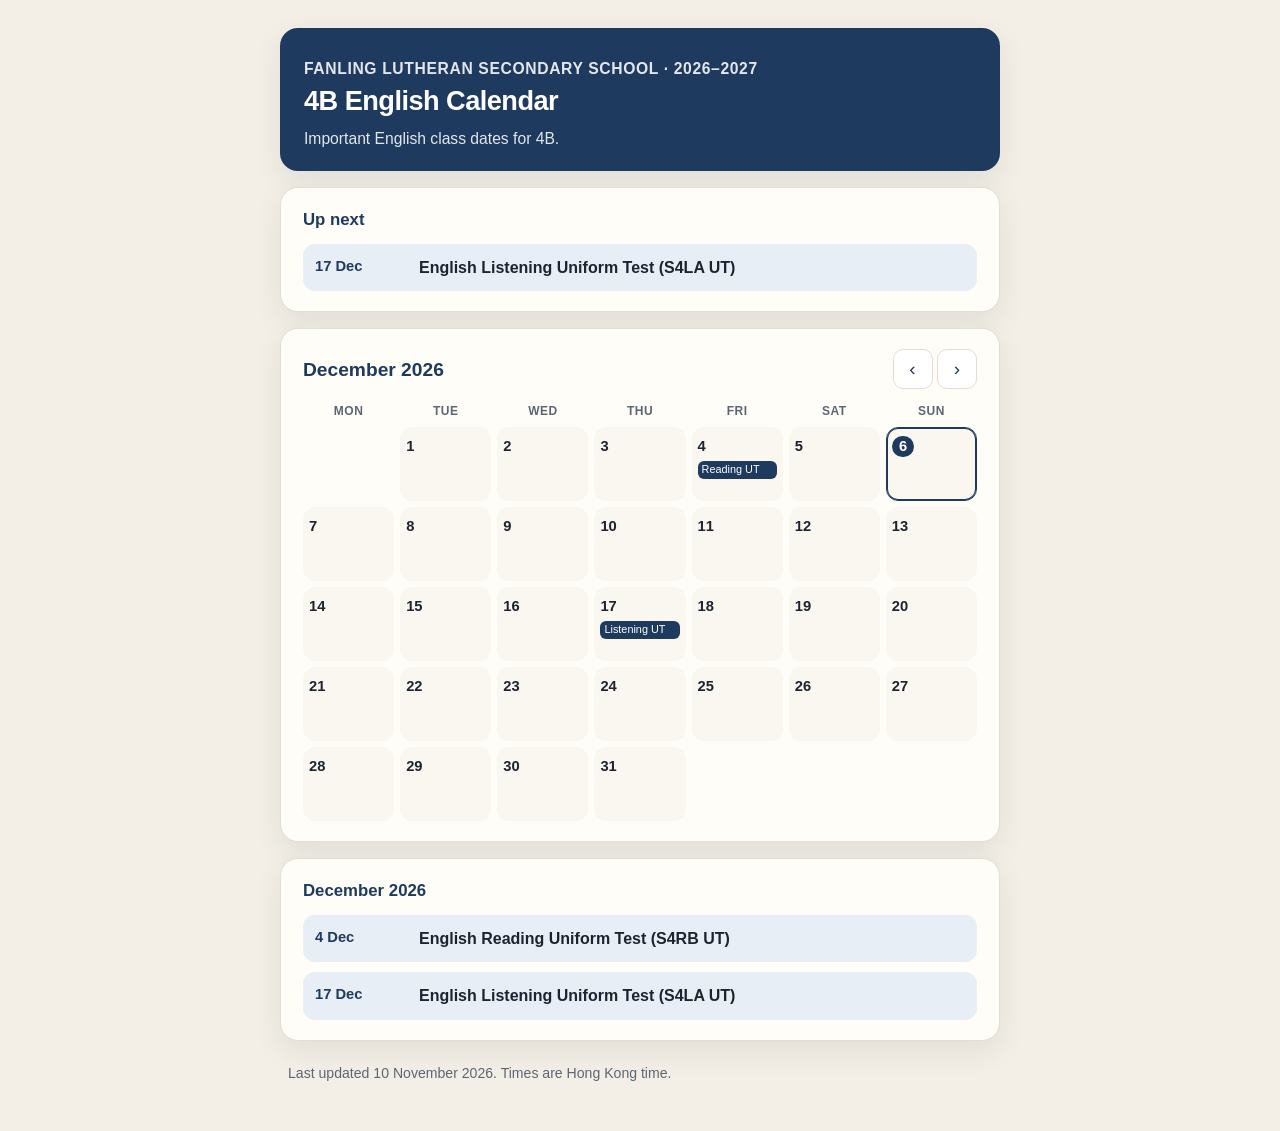
==== 4b/index.html @ 9d8feeb5 "Add 4B and 3E English class calendars for e-classroom Student-facing copies of ongoing class events." ====
<!DOCTYPE html>
<html lang="en">
<head>
  <meta charset="UTF-8">
  <meta name="viewport" content="width=device-width, initial-scale=1">
  <meta name="color-scheme" content="light">
  <title>4B English Calendar — Fanling Lutheran</title>
  <link rel="stylesheet" href="../assets/styles.css">
</head>
<body data-class="4B">
  <main class="wrap">
    <div id="app"></div>
  </main>
  <script>
    window.CALENDAR = {
      school: "Fanling Lutheran Secondary School",
      year: "2026–2027",
      className: "4B",
      events: [
        {"date": "2026-11-24", "title": "English Writing Uniform Test (S4WA UT)"},
        {"date": "2026-12-04", "title": "English Reading Uniform Test (S4RB UT)"},
        {"date": "2026-12-17", "title": "English Listening Uniform Test (S4LA UT)"}
      ]
    };
  </script>
  <script src="../assets/app.js"></script>
</body>
</html>
---- assets/styles.css ----
:root {
  --bg: #f3efe6;
  --paper: #fffdf8;
  --ink: #1c2430;
  --muted: #5c6673;
  --line: #e4ddd0;
  --brand: #1e3a5f;
  --brand-soft: #e8eef6;
  --accent: #a0671a;
  --today: #1e3a5f;
  --shadow: 0 10px 30px rgba(28, 36, 48, 0.08);
  --radius: 18px;
}

[data-class="3E"] {
  --brand: #0f4c5c;
  --brand-soft: #e4f1f3;
  --accent: #b45309;
  --today: #0f4c5c;
}

* { box-sizing: border-box; }

html, body {
  margin: 0;
  padding: 0;
  background: var(--bg);
  color: var(--ink);
  font-family: "Segoe UI", "PingFang HK", "Noto Sans CJK HK", "Noto Sans", sans-serif;
  line-height: 1.45;
}

body {
  min-height: 100vh;
}

.wrap {
  width: min(720px, calc(100% - 32px));
  margin: 0 auto;
  padding: 28px 0 48px;
}

.header {
  background: var(--brand);
  color: #fff;
  border-radius: var(--radius);
  padding: 22px 24px 20px;
  box-shadow: var(--shadow);
}

.kicker {
  margin: 0 0 6px;
  font-size: 0.82rem;
  letter-spacing: 0.04em;
  text-transform: uppercase;
  opacity: 0.85;
  font-weight: 600;
}

.header h1 {
  margin: 0;
  font-size: 1.7rem;
  font-weight: 700;
  letter-spacing: -0.02em;
}

.header p {
  margin: 8px 0 0;
  opacity: 0.88;
  font-size: 0.98rem;
}

.card {
  background: var(--paper);
  border: 1px solid var(--line);
  border-radius: var(--radius);
  box-shadow: var(--shadow);
  padding: 20px 22px;
  margin-top: 16px;
}

.card h2 {
  margin: 0 0 12px;
  font-size: 1.05rem;
  color: var(--brand);
}

.next-list,
.month-list {
  list-style: none;
  margin: 0;
  padding: 0;
  display: grid;
  gap: 10px;
}

.next-item,
.month-item {
  display: grid;
  grid-template-columns: 92px 1fr;
  gap: 12px;
  align-items: start;
  padding: 12px;
  background: var(--brand-soft);
  border-radius: 12px;
}

.when {
  font-weight: 700;
  color: var(--brand);
  font-size: 0.92rem;
}

.title { font-weight: 650; }

.meta {
  margin: 2px 0 0;
  color: var(--muted);
  font-size: 0.9rem;
}

.empty {
  margin: 0;
  color: var(--muted);
}

.cal-head {
  display: flex;
  align-items: center;
  justify-content: space-between;
  gap: 12px;
  margin-bottom: 14px;
}

.cal-head h2 {
  margin: 0;
  font-size: 1.2rem;
}

.nav button {
  appearance: none;
  border: 1px solid var(--line);
  background: #fff;
  color: var(--brand);
  width: 40px;
  height: 40px;
  border-radius: 10px;
  font-size: 1.2rem;
  cursor: pointer;
}

.nav button:hover,
.nav button:focus-visible {
  background: var(--brand-soft);
  outline: none;
}

.dow, .grid {
  display: grid;
  grid-template-columns: repeat(7, 1fr);
  gap: 6px;
}

.dow {
  margin-bottom: 6px;
}

.dow span {
  text-align: center;
  font-size: 0.75rem;
  font-weight: 700;
  color: var(--muted);
  text-transform: uppercase;
  letter-spacing: 0.04em;
}

.day {
  min-height: 74px;
  border: 1px solid transparent;
  background: #faf7f1;
  border-radius: 12px;
  padding: 6px 5px 8px;
  text-align: left;
}

.day.empty { background: transparent; }

.day.today {
  border-color: var(--today);
  box-shadow: inset 0 0 0 1px var(--today);
}

.num {
  display: inline-flex;
  min-width: 1.4rem;
  font-weight: 700;
  font-size: 0.92rem;
}

.day.today .num {
  background: var(--today);
  color: #fff;
  border-radius: 999px;
  justify-content: center;
  padding: 0 5px;
}

.pills {
  display: grid;
  gap: 3px;
  margin-top: 4px;
}

.pill {
  display: block;
  font-size: 0.68rem;
  line-height: 1.25;
  background: var(--brand);
  color: #fff;
  border-radius: 6px;
  padding: 2px 4px;
  white-space: nowrap;
  overflow: hidden;
  text-overflow: ellipsis;
}

.footer {
  margin: 22px 8px 0;
  color: var(--muted);
  font-size: 0.88rem;
}

.home {
  color: inherit;
  text-decoration: none;
}

.pick {
  display: grid;
  gap: 16px;
  margin-top: 28px;
}

.pick a {
  display: block;
  background: var(--paper);
  color: var(--ink);
  text-decoration: none;
  border-radius: var(--radius);
  padding: 28px 24px;
  border: 1px solid var(--line);
  box-shadow: var(--shadow);
}

.pick a:hover, .pick a:focus-visible {
  border-color: var(--brand);
  outline: none;
}

.pick strong {
  display: block;
  font-size: 1.6rem;
  color: var(--brand);
  margin-bottom: 4px;
}

@media (max-width: 620px) {
  .wrap { width: min(100% - 20px, 720px); padding-top: 16px; }
  .day { min-height: 64px; }
  .next-item, .month-item { grid-template-columns: 78px 1fr; }
  .pill { font-size: 0.62rem; }
}
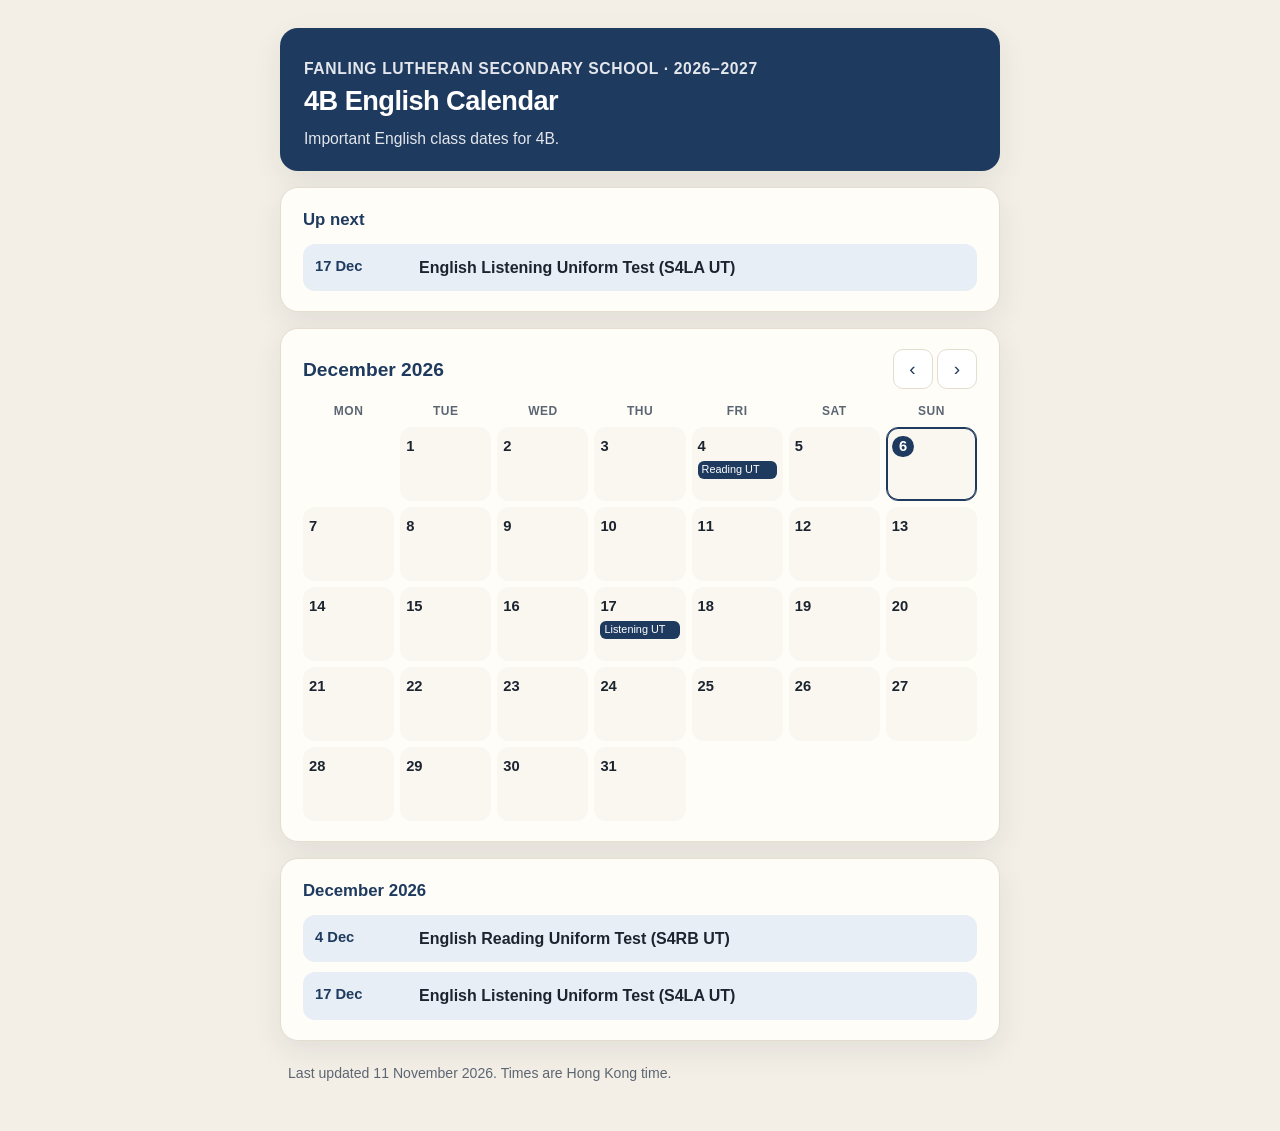
==== commit 597ca6b4: "Add 4B Latte online reading on 16 Nov 2026" ====
--- a/4b/index.html
+++ b/4b/index.html
@@ -17,6 +17,7 @@
       year: "2026–2027",
       className: "4B",
       events: [
+        {"date": "2026-11-16", "title": "Latte online reading (Any one reading)"},
         {"date": "2026-11-24", "title": "English Writing Uniform Test (S4WA UT)"},
         {"date": "2026-12-04", "title": "English Reading Uniform Test (S4RB UT)"},
         {"date": "2026-12-17", "title": "English Listening Uniform Test (S4LA UT)"}
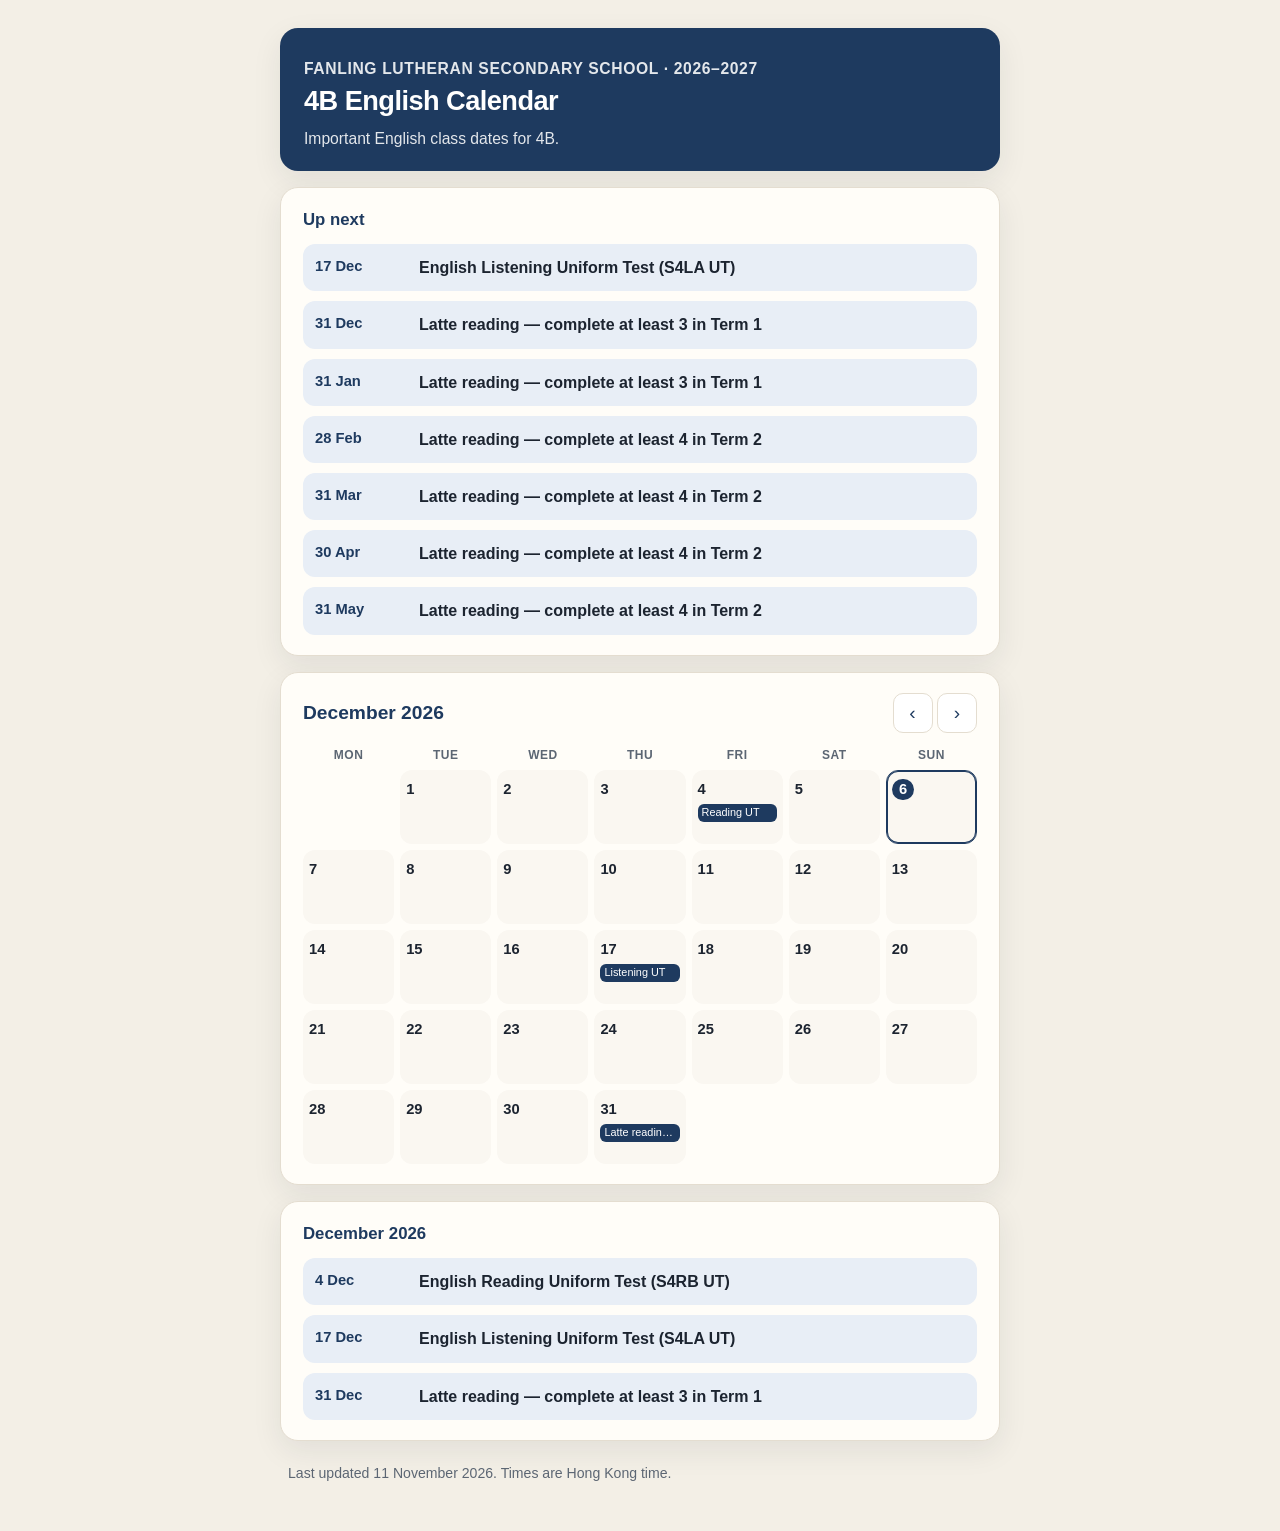
==== commit 47db7ac2: "Add 3E Open English and 4B Latte end-of-month deadlines" ====
--- a/4b/index.html
+++ b/4b/index.html
@@ -17,10 +17,18 @@
       year: "2026–2027",
       className: "4B",
       events: [
-        {"date": "2026-11-16", "title": "Latte online reading (Any one reading)"},
-        {"date": "2026-11-24", "title": "English Writing Uniform Test (S4WA UT)"},
-        {"date": "2026-12-04", "title": "English Reading Uniform Test (S4RB UT)"},
-        {"date": "2026-12-17", "title": "English Listening Uniform Test (S4LA UT)"}
+        {"date":"2026-11-16","title":"Latte online reading (Any one reading)"},
+        {"date":"2026-11-24","title":"English Writing Uniform Test (S4WA UT)"},
+        {"date":"2026-11-30","title":"Latte online reading (Any one reading)"},
+        {"date":"2026-11-30","title":"Latte reading — complete at least 3 in Term 1"},
+        {"date":"2026-12-04","title":"English Reading Uniform Test (S4RB UT)"},
+        {"date":"2026-12-17","title":"English Listening Uniform Test (S4LA UT)"},
+        {"date":"2026-12-31","title":"Latte reading — complete at least 3 in Term 1"},
+        {"date":"2027-01-31","title":"Latte reading — complete at least 3 in Term 1"},
+        {"date":"2027-02-28","title":"Latte reading — complete at least 4 in Term 2"},
+        {"date":"2027-03-31","title":"Latte reading — complete at least 4 in Term 2"},
+        {"date":"2027-04-30","title":"Latte reading — complete at least 4 in Term 2"},
+        {"date":"2027-05-31","title":"Latte reading — complete at least 4 in Term 2"}
       ]
     };
   </script>
